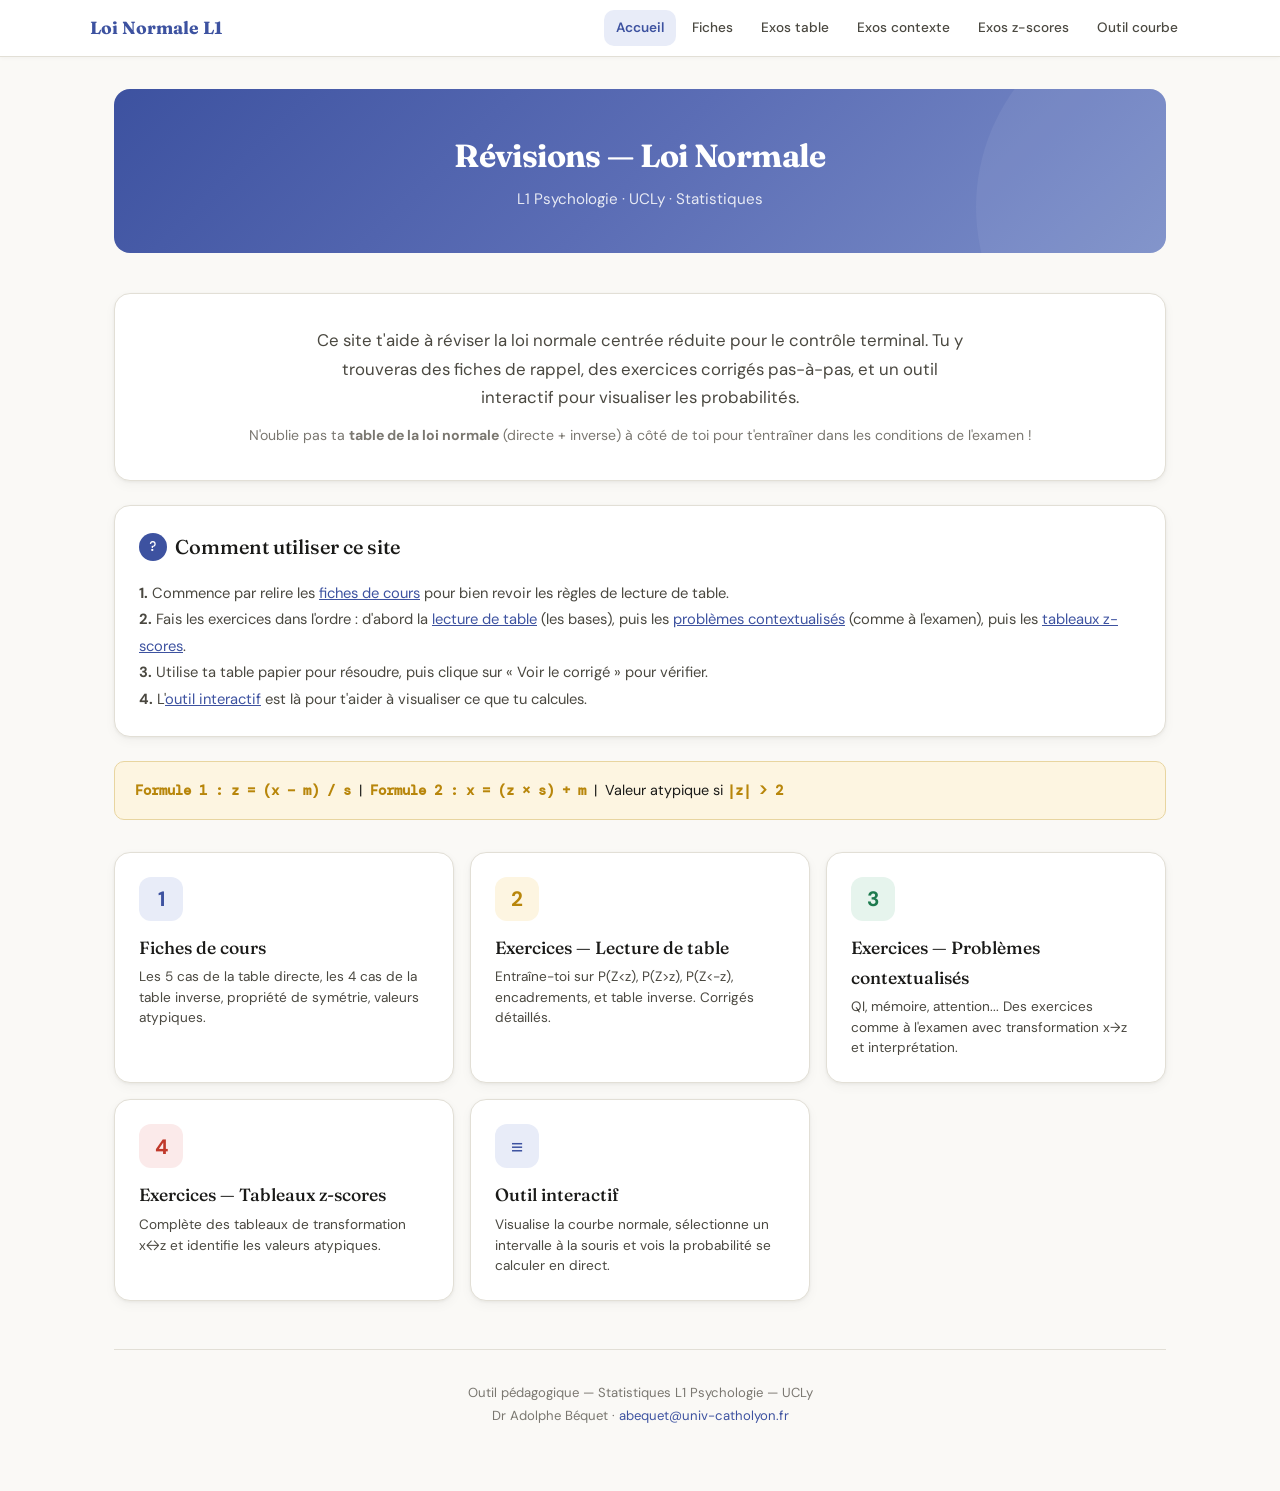
==== index.html @ 451a89ed "Add files via upload" ====
<!DOCTYPE html>
<html lang="fr">
<head>
<meta charset="UTF-8">
<meta name="viewport" content="width=device-width, initial-scale=1.0">
<title>Révisions Loi Normale — L1 Psychologie</title>
<style>
/* ═══════════════════════════════════════
   Loi Normale — Site de révisions L1 Psycho
   Shared stylesheet
   ═══════════════════════════════════════ */

@import url('https://fonts.googleapis.com/css2?family=DM+Sans:ital,wght@0,400;0,500;0,600;0,700&family=DM+Mono:wght@400;500&family=Fraunces:ital,opsz,wght@0,9..144,300;0,9..144,500;0,9..144,700;1,9..144,400&display=swap');

:root {
  --bg: #FAF9F6;
  --bg-card: #FFFFFF;
  --bg-accent: #F0EDE6;
  --bg-input: #F7F5F0;
  --text: #1A1A18;
  --text-muted: #4A4840;
  --text-hint: #7A7770;
  --accent: #3D52A0;
  --accent-hover: #2F4390;
  --accent-light: #E8ECF8;
  --accent-mid: #7B8EC8;
  --teal: #1D7A4E;
  --teal-light: #E6F4ED;
  --danger: #C0392B;
  --danger-light: #FBEAEA;
  --warning: #B8860B;
  --warning-light: #FDF5E1;
  --border: #E2DFD6;
  --border-strong: #C9C5B8;
  --shadow: 0 1px 3px rgba(26,26,24,0.06), 0 4px 12px rgba(26,26,24,0.04);
  --shadow-lg: 0 4px 16px rgba(26,26,24,0.08), 0 12px 40px rgba(26,26,24,0.06);
  --radius: 10px;
  --radius-lg: 16px;
  --font-body: 'DM Sans', sans-serif;
  --font-heading: 'Fraunces', serif;
  --font-mono: 'DM Mono', monospace;
}

* { box-sizing: border-box; margin: 0; padding: 0; }

body {
  font-family: var(--font-body);
  background: var(--bg);
  color: var(--text);
  line-height: 1.7;
  min-height: 100vh;
  font-size: 16px;
}

/* ── Layout ── */
.container { max-width: 1100px; margin: 0 auto; padding: 2rem 1.5rem 4rem; }

/* ── Navigation ── */
.site-nav {
  background: white;
  border-bottom: 1px solid var(--border);
  padding: 0 1.5rem;
  position: sticky;
  top: 0;
  z-index: 100;
  box-shadow: 0 1px 4px rgba(0,0,0,0.04);
}
.site-nav .nav-inner {
  max-width: 1100px;
  margin: 0 auto;
  display: flex;
  align-items: center;
  gap: 1rem;
  min-height: 56px;
  flex-wrap: wrap;
}
.site-nav .nav-brand {
  font-family: var(--font-heading);
  font-weight: 700;
  font-size: 1.1rem;
  color: var(--accent);
  text-decoration: none;
  white-space: nowrap;
  margin-right: auto;
}
.site-nav .nav-links {
  display: flex;
  gap: 0.25rem;
  flex-wrap: wrap;
  list-style: none;
}
.site-nav .nav-links a {
  display: block;
  padding: 0.4rem 0.75rem;
  font-size: 0.85rem;
  font-weight: 500;
  color: var(--text-muted);
  text-decoration: none;
  border-radius: var(--radius);
  transition: all 0.2s;
  white-space: nowrap;
}
.site-nav .nav-links a:hover { background: var(--bg-accent); color: var(--text); }
.site-nav .nav-links a.active { background: var(--accent-light); color: var(--accent); font-weight: 600; }

/* ── Page header ── */
.page-header {
  text-align: center;
  margin-bottom: 2.5rem;
  padding: 2.5rem 2rem;
  background: linear-gradient(135deg, #3D52A0 0%, #5B6DB5 50%, #7B8EC8 100%);
  border-radius: var(--radius-lg);
  color: white;
  position: relative;
  overflow: hidden;
}
.page-header::before {
  content: '';
  position: absolute;
  top: -50%; right: -20%;
  width: 400px; height: 400px;
  border-radius: 50%;
  background: rgba(255,255,255,0.06);
}
.page-header h1 {
  font-family: var(--font-heading);
  font-weight: 700;
  font-size: 2rem;
  letter-spacing: -0.02em;
  margin-bottom: 0.25rem;
  position: relative;
}
.page-header p { font-size: 0.95rem; opacity: 0.85; position: relative; }
.page-header .breadcrumb {
  font-size: 0.82rem;
  opacity: 0.7;
  margin-bottom: 0.5rem;
  position: relative;
}
.page-header .breadcrumb a { color: white; text-decoration: underline; }

/* ── Section titles ── */
.section-title {
  font-family: var(--font-heading);
  font-weight: 500;
  font-size: 1.25rem;
  margin-bottom: 1rem;
  display: flex;
  align-items: center;
  gap: 0.5rem;
}
.section-title .num {
  display: inline-flex;
  align-items: center;
  justify-content: center;
  width: 28px; height: 28px;
  border-radius: 50%;
  background: var(--accent);
  color: white;
  font-family: var(--font-mono);
  font-size: 0.8rem;
  font-weight: 500;
  flex-shrink: 0;
}

/* ── Cards ── */
.card {
  background: var(--bg-card);
  border: 1px solid var(--border);
  border-radius: var(--radius-lg);
  padding: 1.5rem;
  margin-bottom: 1.5rem;
  box-shadow: var(--shadow);
}
.card.card-accent { border-left: 4px solid var(--accent); }
.card.card-success { border-left: 4px solid var(--teal); }
.card.card-warning { border-left: 4px solid var(--warning); }

/* ── Formulas ── */
.formula-card {
  background: var(--warning-light);
  border: 1px solid #E8D5A0;
  border-radius: var(--radius);
  padding: 1rem 1.25rem;
  margin-bottom: 1.5rem;
  font-size: 0.9rem;
}
.formula-card strong {
  color: var(--warning);
  font-family: var(--font-mono);
}

.formula-box {
  background: var(--bg-accent);
  border: 1px solid var(--border);
  border-radius: var(--radius);
  padding: 1rem 1.25rem;
  font-family: var(--font-mono);
  font-size: 0.9rem;
  line-height: 1.8;
  margin: 0.75rem 0;
}

/* ── Buttons ── */
.btn {
  display: inline-flex;
  align-items: center;
  gap: 0.4rem;
  padding: 0.6rem 1.2rem;
  border: none;
  border-radius: var(--radius);
  font-family: var(--font-body);
  font-size: 0.9rem;
  font-weight: 600;
  cursor: pointer;
  transition: all 0.2s;
}
.btn-primary { background: var(--accent); color: white; }
.btn-primary:hover { background: var(--accent-hover); transform: translateY(-1px); }
.btn-primary:active { transform: translateY(0); }
.btn-secondary { background: var(--bg-accent); color: var(--text); border: 1px solid var(--border); }
.btn-secondary:hover { background: var(--border); }
.btn-success { background: var(--teal); color: white; }
.btn-success:hover { background: #166B41; }
.btn-row { display: flex; gap: 0.75rem; margin-top: 1rem; flex-wrap: wrap; }

/* ── Form elements ── */
.param-group label {
  display: block;
  font-size: 0.8rem;
  font-weight: 600;
  color: var(--text-muted);
  text-transform: uppercase;
  letter-spacing: 0.05em;
  margin-bottom: 0.35rem;
}
.param-group input, .param-group select {
  width: 100%;
  padding: 0.6rem 0.8rem;
  border: 1px solid var(--border);
  border-radius: var(--radius);
  font-family: var(--font-mono);
  font-size: 1rem;
  background: var(--bg-input);
  color: var(--text);
  transition: border-color 0.2s, box-shadow 0.2s;
}
.param-group input:focus, .param-group select:focus {
  outline: none;
  border-color: var(--accent);
  box-shadow: 0 0 0 3px var(--accent-light);
}

/* ── Tables ── */
table { width: 100%; border-collapse: collapse; font-size: 0.9rem; }
thead th {
  background: var(--bg-accent);
  padding: 0.7rem 1rem;
  text-align: left;
  font-weight: 600;
  font-size: 0.8rem;
  text-transform: uppercase;
  letter-spacing: 0.04em;
  color: var(--text-muted);
  border-bottom: 2px solid var(--border);
  white-space: nowrap;
}
tbody td {
  padding: 0.65rem 1rem;
  border-bottom: 1px solid var(--border);
  font-family: var(--font-mono);
  font-size: 0.88rem;
}
tbody tr:hover { background: var(--bg-accent); }

/* ── Badges ── */
.badge {
  display: inline-block;
  padding: 0.15rem 0.6rem;
  border-radius: 99px;
  font-size: 0.75rem;
  font-weight: 600;
  font-family: var(--font-body);
}
.badge-ok { background: var(--teal-light); color: var(--teal); }
.badge-extreme { background: var(--danger-light); color: var(--danger); }
.badge-info { background: var(--accent-light); color: var(--accent); }

/* ── Exercise components ── */
.exercise-block {
  background: var(--bg-card);
  border: 1px solid var(--border);
  border-radius: var(--radius-lg);
  padding: 1.5rem;
  margin-bottom: 2rem;
  box-shadow: var(--shadow);
}
.exercise-block .exercise-header {
  display: flex;
  align-items: center;
  gap: 0.75rem;
  margin-bottom: 1rem;
  padding-bottom: 0.75rem;
  border-bottom: 1px solid var(--border);
}
.exercise-block .exercise-num {
  display: inline-flex;
  align-items: center;
  justify-content: center;
  width: 36px; height: 36px;
  border-radius: 50%;
  background: var(--accent);
  color: white;
  font-family: var(--font-mono);
  font-size: 0.9rem;
  font-weight: 600;
  flex-shrink: 0;
}
.exercise-block .exercise-label {
  font-family: var(--font-heading);
  font-weight: 500;
  font-size: 1.1rem;
}
.exercise-block .exercise-difficulty {
  margin-left: auto;
}
.exercise-block .exercise-context {
  background: var(--bg-accent);
  border-radius: var(--radius);
  padding: 1rem 1.25rem;
  margin-bottom: 1rem;
  font-size: 0.92rem;
  line-height: 1.7;
}
.exercise-block .question-block {
  margin: 1rem 0;
  padding: 0.75rem 0;
}
.exercise-block .question-text {
  font-weight: 600;
  color: var(--accent);
  margin-bottom: 0.5rem;
}
.exercise-block .answer-input {
  display: flex;
  gap: 0.5rem;
  align-items: center;
  margin: 0.5rem 0;
}
.exercise-block .answer-input input {
  padding: 0.5rem 0.75rem;
  border: 1px solid var(--border);
  border-radius: var(--radius);
  font-family: var(--font-mono);
  font-size: 0.95rem;
  background: var(--bg-input);
  flex: 1;
  max-width: 300px;
}
.exercise-block .answer-input input:focus {
  outline: none;
  border-color: var(--accent);
  box-shadow: 0 0 0 3px var(--accent-light);
}

/* ── Correction / solution reveal ── */
.solution {
  display: none;
  margin-top: 0.75rem;
  padding: 1rem 1.25rem;
  background: var(--teal-light);
  border: 1px solid #B8E0CC;
  border-radius: var(--radius);
  animation: slideDown 0.3s ease;
}
.solution.visible { display: block; }
.solution .step {
  font-family: var(--font-mono);
  font-size: 0.88rem;
  margin: 0.3rem 0;
  padding: 0.2rem 0;
  color: var(--text);
}
.solution .step-label {
  font-family: var(--font-body);
  font-weight: 600;
  font-size: 0.78rem;
  text-transform: uppercase;
  letter-spacing: 0.04em;
  color: var(--teal);
  margin-top: 0.5rem;
  margin-bottom: 0.15rem;
}
.solution .result {
  font-size: 1.2rem;
  font-weight: 700;
  color: var(--teal);
  font-family: var(--font-mono);
  margin-top: 0.5rem;
}
.solution .explanation {
  font-family: var(--font-body);
  font-size: 0.88rem;
  color: var(--text-muted);
  margin-top: 0.25rem;
  font-style: italic;
}

@keyframes slideDown {
  from { opacity: 0; transform: translateY(-8px); }
  to { opacity: 1; transform: translateY(0); }
}

/* ── Feedback ── */
.feedback-correct {
  color: var(--teal);
  font-weight: 600;
  font-size: 0.88rem;
}
.feedback-incorrect {
  color: var(--danger);
  font-weight: 600;
  font-size: 0.88rem;
}

/* ── Grid layouts ── */
.grid-2 { display: grid; grid-template-columns: 1fr 1fr; gap: 1rem; }
.grid-3 { display: grid; grid-template-columns: repeat(3, 1fr); gap: 1rem; }

@media (max-width: 768px) {
  .grid-2, .grid-3 { grid-template-columns: 1fr; }
  .page-header h1 { font-size: 1.5rem; }
  .site-nav .nav-links { gap: 0; }
  .site-nav .nav-links a { padding: 0.3rem 0.5rem; font-size: 0.78rem; }
}

/* ── Home page cards ── */
.nav-card {
  background: var(--bg-card);
  border: 1px solid var(--border);
  border-radius: var(--radius-lg);
  padding: 1.5rem;
  text-decoration: none;
  color: var(--text);
  transition: all 0.25s;
  display: block;
  box-shadow: var(--shadow);
}
.nav-card:hover {
  transform: translateY(-3px);
  box-shadow: var(--shadow-lg);
  border-color: var(--accent-mid);
}
.nav-card .card-icon {
  width: 44px; height: 44px;
  border-radius: 12px;
  display: flex;
  align-items: center;
  justify-content: center;
  font-size: 1.3rem;
  margin-bottom: 0.75rem;
  font-weight: 700;
}
.nav-card h3 {
  font-family: var(--font-heading);
  font-weight: 500;
  font-size: 1.1rem;
  margin-bottom: 0.3rem;
}
.nav-card p {
  font-size: 0.85rem;
  color: var(--text-muted);
  line-height: 1.5;
}

/* ── Mini curve (canvas) ── */
.mini-curve {
  position: relative;
  width: 100%;
  border-radius: var(--radius);
  overflow: hidden;
}
.mini-curve canvas { display: block; width: 100%; }

/* ── Reveal btn ── */
.btn-reveal {
  background: none;
  border: 1px dashed var(--border-strong);
  color: var(--text-muted);
  padding: 0.5rem 1rem;
  border-radius: var(--radius);
  font-family: var(--font-body);
  font-size: 0.85rem;
  font-weight: 500;
  cursor: pointer;
  transition: all 0.2s;
}
.btn-reveal:hover { border-color: var(--accent); color: var(--accent); background: var(--accent-light); }

/* ── Progress indicator ── */
.progress-bar {
  width: 100%;
  height: 6px;
  background: var(--bg-accent);
  border-radius: 3px;
  margin: 1rem 0;
  overflow: hidden;
}
.progress-bar .progress-fill {
  height: 100%;
  background: var(--accent);
  border-radius: 3px;
  transition: width 0.4s ease;
}

/* ── Score tracker ── */
.score-tracker {
  position: sticky;
  top: 60px;
  z-index: 50;
  background: var(--bg-card);
  border: 1px solid var(--border);
  border-radius: var(--radius);
  padding: 0.5rem 1rem;
  margin-bottom: 1.5rem;
  display: flex;
  align-items: center;
  gap: 1rem;
  box-shadow: var(--shadow);
  flex-wrap: wrap;
}
.score-tracker .score-label {
  font-size: 0.82rem;
  font-weight: 600;
  color: var(--text-muted);
  text-transform: uppercase;
  letter-spacing: 0.04em;
}
.score-tracker .score-value {
  font-family: var(--font-mono);
  font-size: 1.1rem;
  font-weight: 700;
  color: var(--accent);
}
.score-tracker .score-bar {
  flex: 1;
  min-width: 100px;
  height: 8px;
  background: var(--bg-accent);
  border-radius: 4px;
  overflow: hidden;
}
.score-tracker .score-bar-fill {
  height: 100%;
  background: linear-gradient(90deg, var(--accent), var(--teal));
  border-radius: 4px;
  transition: width 0.4s ease;
}

/* ── Footer ── */
footer {
  text-align: center;
  margin-top: 3rem;
  padding-top: 2rem;
  border-top: 1px solid var(--border);
  font-size: 0.82rem;
  color: var(--text-hint);
}
footer a { color: var(--accent); text-decoration: none; }
footer a:hover { text-decoration: underline; }

/* ── Tooltip style for rules ── */
.rule-tag {
  display: inline-block;
  padding: 0.1rem 0.5rem;
  background: var(--accent-light);
  color: var(--accent);
  border-radius: 4px;
  font-size: 0.75rem;
  font-weight: 600;
  font-family: var(--font-mono);
  margin-left: 0.25rem;
}

/* ── Table input for z-score exercises ── */
.z-table-input {
  width: 80px;
  padding: 0.35rem 0.5rem;
  border: 1px solid var(--border);
  border-radius: 6px;
  font-family: var(--font-mono);
  font-size: 0.88rem;
  text-align: center;
  background: var(--bg-input);
}
.z-table-input:focus {
  outline: none;
  border-color: var(--accent);
  box-shadow: 0 0 0 3px var(--accent-light);
}
.z-table-input.correct { border-color: var(--teal); background: var(--teal-light); }
.z-table-input.incorrect { border-color: var(--danger); background: var(--danger-light); }

</style>
</head>
<body>
<script>
/* ═══════════════════════════════════════
   Shared JS — Normal distribution math & UI utils
   ═══════════════════════════════════════ */

// ── Normal distribution functions ──
function normalPDF(z) {
  return Math.exp(-0.5 * z * z) / Math.sqrt(2 * Math.PI);
}

function normalCDF(z) {
  const a1=0.254829592, a2=-0.284496736, a3=1.421413741, a4=-1.453152027, a5=1.061405429, p=0.3275911;
  const s = z < 0 ? -1 : 1;
  const x = Math.abs(z) / Math.sqrt(2);
  const t = 1 / (1 + p * x);
  const y = 1 - (((((a5*t + a4)*t) + a3)*t + a2)*t + a1)*t * Math.exp(-x*x);
  return 0.5 * (1 + s * y);
}

function normalInvCDF(p) {
  if (p <= 0) return -Infinity;
  if (p >= 1) return Infinity;
  if (p < 0.5) return -normalInvCDF(1 - p);
  const a = [-3.969683028665376e+01, 2.209460984245205e+02, -2.759285104469687e+02,
             1.383577518672690e+02, -3.066479806614716e+01, 2.506628277459239e+00];
  const b = [-5.447609879822406e+01, 1.615858368580409e+02, -1.556989798598866e+02,
             6.680131188771972e+01, -1.328068155288572e+01];
  const c = [-7.784894002430293e-03, -3.223964580411365e-01, -2.400758277161838e+00,
             -2.549732539343734e+00, 4.374664141464968e+00, 2.938163982698783e+00];
  const d = [7.784695709041462e-03, 3.224671290700398e-01, 2.445134137142996e+00, 3.754408661907416e+00];
  const pL = 0.02425, pH = 1 - pL;
  let q, r;
  if (p < pL) {
    q = Math.sqrt(-2 * Math.log(p));
    return (((((c[0]*q+c[1])*q+c[2])*q+c[3])*q+c[4])*q+c[5]) / ((((d[0]*q+d[1])*q+d[2])*q+d[3])*q+1);
  } else if (p <= pH) {
    q = p - 0.5; r = q * q;
    return (((((a[0]*r+a[1])*r+a[2])*r+a[3])*r+a[4])*r+a[5])*q / (((((b[0]*r+b[1])*r+b[2])*r+b[3])*r+b[4])*r+1);
  } else {
    q = Math.sqrt(-2 * Math.log(1 - p));
    return -(((((c[0]*q+c[1])*q+c[2])*q+c[3])*q+c[4])*q+c[5]) / ((((d[0]*q+d[1])*q+d[2])*q+d[3])*q+1);
  }
}

// ── Round to n decimals ──
function R(val, n = 4) {
  return Math.round(val * Math.pow(10, n)) / Math.pow(10, n);
}
function R2(val) { return R(val, 2); }

// ── Navigation component ──
function renderNav(activePage) {
  const pages = [
    { id: 'index', label: 'Accueil', href: 'index.html' },
    { id: 'cours', label: 'Fiches', href: 'cours.html' },
    { id: 'exercices-table', label: 'Exos table', href: 'exercices-table.html' },
    { id: 'exercices-contexte', label: 'Exos contexte', href: 'exercices-contexte.html' },
    { id: 'exercices-zscore', label: 'Exos z-scores', href: 'exercices-zscore.html' },
    { id: 'outil', label: 'Outil courbe', href: 'outil.html' },
  ];

  const nav = document.createElement('nav');
  nav.className = 'site-nav';
  nav.innerHTML = `
    <div class="nav-inner">
      <a href="index.html" class="nav-brand">Loi Normale L1</a>
      <ul class="nav-links">
        ${pages.map(p => `<li><a href="${p.href}" class="${p.id === activePage ? 'active' : ''}">${p.label}</a></li>`).join('')}
      </ul>
    </div>
  `;
  document.body.prepend(nav);
}

// ── Solution toggle ──
function toggleSolution(btn, solutionId) {
  const sol = document.getElementById(solutionId);
  if (sol.classList.contains('visible')) {
    sol.classList.remove('visible');
    btn.textContent = 'Voir le corrigé';
  } else {
    sol.classList.add('visible');
    btn.textContent = 'Masquer le corrigé';
  }
}

// ── Mini curve drawing ──
function drawMiniCurve(canvasId, options = {}) {
  const canvas = document.getElementById(canvasId);
  if (!canvas) return;
  const rect = canvas.parentElement.getBoundingClientRect();
  const dpr = window.devicePixelRatio || 1;
  const w = rect.width;
  const h = options.height || 180;
  canvas.width = w * dpr;
  canvas.height = h * dpr;
  canvas.style.width = w + 'px';
  canvas.style.height = h + 'px';
  const ctx = canvas.getContext('2d');
  ctx.setTransform(dpr, 0, 0, dpr, 0, 0);

  const mu = options.mu || 0;
  const sigma = options.sigma || 1;
  const zRange = 4;
  const pad = { top: 20, right: 20, bottom: 40, left: 20 };
  const xMin = mu - zRange * sigma;
  const xMax = mu + zRange * sigma;
  const yMax = normalPDF(0) * 1.15;
  const plotBottom = h - pad.bottom;

  function xToPx(xVal) { return pad.left + ((xVal - xMin) / (xMax - xMin)) * (w - pad.left - pad.right); }
  function yToPx(yVal) { return pad.top + (1 - yVal / yMax) * (h - pad.top - pad.bottom); }

  ctx.clearRect(0, 0, w, h);

  // Fill area if specified
  if (options.fillFrom !== undefined && options.fillTo !== undefined) {
    const lo = Math.max(options.fillFrom, xMin);
    const hi = Math.min(options.fillTo, xMax);
    ctx.save();
    ctx.beginPath();
    const steps = 150;
    for (let i = 0; i <= steps; i++) {
      const xv = lo + (hi - lo) * i / steps;
      const z = (xv - mu) / sigma;
      if (i === 0) ctx.moveTo(xToPx(xv), plotBottom);
      ctx.lineTo(xToPx(xv), yToPx(normalPDF(z)));
    }
    ctx.lineTo(xToPx(hi), plotBottom);
    ctx.closePath();
    ctx.fillStyle = options.fillColor || 'rgba(61, 82, 160, 0.18)';
    ctx.fill();
    ctx.restore();
  }

  // Curve
  ctx.save();
  ctx.beginPath();
  for (let i = 0; i <= 300; i++) {
    const xv = xMin + (xMax - xMin) * i / 300;
    const z = (xv - mu) / sigma;
    const px = xToPx(xv), py = yToPx(normalPDF(z));
    if (i === 0) ctx.moveTo(px, py); else ctx.lineTo(px, py);
  }
  ctx.strokeStyle = '#3D52A0';
  ctx.lineWidth = 2.5;
  ctx.stroke();
  ctx.restore();

  // Axis
  ctx.save();
  ctx.beginPath();
  ctx.moveTo(pad.left, plotBottom);
  ctx.lineTo(w - pad.right, plotBottom);
  ctx.strokeStyle = '#1A1A18';
  ctx.lineWidth = 1;
  ctx.stroke();

  // Ticks
  ctx.font = "500 11px 'DM Mono', monospace";
  ctx.textAlign = 'center';
  ctx.fillStyle = '#3D52A0';
  for (let z = -zRange; z <= zRange; z++) {
    const xv = mu + z * sigma;
    const px = xToPx(xv);
    ctx.beginPath(); ctx.moveTo(px, plotBottom); ctx.lineTo(px, plotBottom + 5);
    ctx.strokeStyle = '#6B6960'; ctx.lineWidth = 1; ctx.stroke();
    if (options.showX) {
      const label = Number.isInteger(xv) ? xv.toString() : xv.toFixed(1);
      ctx.fillStyle = '#1A1A18';
      ctx.fillText(label, px, plotBottom + 18);
      ctx.fillStyle = '#3D52A0';
      ctx.fillText(`z=${z}`, px, plotBottom + 30);
    } else {
      ctx.fillText(`${z}`, px, plotBottom + 18);
    }
  }
  ctx.restore();

  // Probability label if specified
  if (options.probLabel) {
    const midX = ((options.fillFrom || 0) + (options.fillTo || 0)) / 2;
    const px = xToPx(midX);
    const py = yToPx(normalPDF((midX - mu) / sigma)) - 10;
    ctx.save();
    ctx.font = "600 13px 'DM Mono', monospace";
    ctx.textAlign = 'center';
    ctx.fillStyle = '#3D52A0';
    ctx.fillText(options.probLabel, px, Math.max(py, pad.top + 15));
    ctx.restore();
  }
}

// ── Check numeric answer ──
function checkAnswer(inputId, expected, tolerance) {
  const input = document.getElementById(inputId);
  const val = parseFloat(input.value.replace(',', '.'));
  const tol = tolerance || 0.02;
  if (isNaN(val)) return null;
  return Math.abs(val - expected) <= tol;
}

// ── Score tracker ──
const ScoreTracker = {
  total: 0,
  correct: 0,
  answered: new Set(),

  init(totalQuestions) {
    this.total = totalQuestions;
    this.correct = 0;
    this.answered = new Set();
  },

  record(questionId, isCorrect) {
    if (this.answered.has(questionId)) return;
    this.answered.add(questionId);
    if (isCorrect) this.correct++;
    this.update();
  },

  update() {
    const valEl = document.getElementById('score-value');
    const barEl = document.getElementById('score-bar-fill');
    if (valEl) valEl.textContent = `${this.correct} / ${this.total}`;
    if (barEl) barEl.style.width = `${(this.answered.size / this.total) * 100}%`;
  },

  renderWidget() {
    return `<div class="score-tracker">
      <span class="score-label">Score</span>
      <span class="score-value" id="score-value">0 / ${this.total}</span>
      <div class="score-bar"><div class="score-bar-fill" id="score-bar-fill" style="width:0%"></div></div>
      <span style="font-size:0.78rem;color:var(--text-hint);">${this.total} questions</span>
    </div>`;
  }
};

// ── Validate answer with visual feedback + score ──
function validateAnswer(inputId, expected, questionId, tolerance) {
  const input = document.getElementById(inputId);
  const val = parseFloat(input.value.replace(',', '.'));
  const tol = tolerance || 0.025;
  if (isNaN(val)) { input.style.borderColor = 'var(--warning)'; return; }
  const correct = Math.abs(val - expected) <= tol;
  input.classList.remove('correct', 'incorrect');
  input.classList.add(correct ? 'correct' : 'incorrect');
  input.style.borderColor = correct ? 'var(--teal)' : 'var(--danger)';
  ScoreTracker.record(questionId, correct);
  return correct;
}

</script>
<script>renderNav('index');</script>

<div class="container">

<div class="page-header">
  <h1>Révisions — Loi Normale</h1>
  <p>L1 Psychologie &middot; UCLy &middot; Statistiques</p>
</div>

<div class="card" style="text-align:center; padding: 2rem;">
  <p style="font-size: 1.05rem; max-width: 650px; margin: 0 auto; color: var(--text-muted);">
    Ce site t'aide à réviser la loi normale centrée réduite pour le contrôle terminal.
    Tu y trouveras des fiches de rappel, des exercices corrigés pas-à-pas, et un outil interactif pour visualiser les probabilités.
  </p>
  <p style="margin-top: 0.75rem; font-size: 0.88rem; color: var(--text-hint);">
    N'oublie pas ta <strong>table de la loi normale</strong> (directe + inverse) à côté de toi pour t'entraîner dans les conditions de l'examen !
  </p>
</div>

<div class="card" style="margin-top: 1rem;">
  <h2 class="section-title"><span class="num">?</span> Comment utiliser ce site</h2>
  <p style="color: var(--text-muted); font-size: 0.92rem; line-height: 1.8;">
    <strong>1.</strong> Commence par relire les <a href="cours.html" style="color: var(--accent);">fiches de cours</a> pour bien revoir les règles de lecture de table.<br>
    <strong>2.</strong> Fais les exercices dans l'ordre : d'abord la <a href="exercices-table.html" style="color: var(--accent);">lecture de table</a> (les bases), puis les <a href="exercices-contexte.html" style="color: var(--accent);">problèmes contextualisés</a> (comme à l'examen), puis les <a href="exercices-zscore.html" style="color: var(--accent);">tableaux z-scores</a>.<br>
    <strong>3.</strong> Utilise ta table papier pour résoudre, puis clique sur « Voir le corrigé » pour vérifier.<br>
    <strong>4.</strong> L'<a href="outil.html" style="color: var(--accent);">outil interactif</a> est là pour t'aider à visualiser ce que tu calcules.
  </p>
</div>

<div class="formula-card" style="margin-top: 1.5rem;">
  <strong>Formule 1 : z = (x − m) / s</strong> &nbsp;|&nbsp;
  <strong>Formule 2 : x = (z × s) + m</strong> &nbsp;|&nbsp;
  Valeur atypique si <strong>|z| &gt; 2</strong>
</div>

<div class="grid-3" style="margin-top: 2rem;">

  <a href="cours.html" class="nav-card">
    <div class="card-icon" style="background: var(--accent-light); color: var(--accent);">1</div>
    <h3>Fiches de cours</h3>
    <p>Les 5 cas de la table directe, les 4 cas de la table inverse, propriété de symétrie, valeurs atypiques.</p>
  </a>

  <a href="exercices-table.html" class="nav-card">
    <div class="card-icon" style="background: var(--warning-light); color: var(--warning);">2</div>
    <h3>Exercices — Lecture de table</h3>
    <p>Entraîne-toi sur P(Z&lt;z), P(Z&gt;z), P(Z&lt;-z), encadrements, et table inverse. Corrigés détaillés.</p>
  </a>

  <a href="exercices-contexte.html" class="nav-card">
    <div class="card-icon" style="background: var(--teal-light); color: var(--teal);">3</div>
    <h3>Exercices — Problèmes contextualisés</h3>
    <p>QI, mémoire, attention... Des exercices comme à l'examen avec transformation x→z et interprétation.</p>
  </a>

  <a href="exercices-zscore.html" class="nav-card">
    <div class="card-icon" style="background: var(--danger-light); color: var(--danger);">4</div>
    <h3>Exercices — Tableaux z-scores</h3>
    <p>Complète des tableaux de transformation x↔z et identifie les valeurs atypiques.</p>
  </a>

  <a href="outil.html" class="nav-card">
    <div class="card-icon" style="background: #E8ECF8; color: var(--accent);">&#x2261;</div>
    <h3>Outil interactif</h3>
    <p>Visualise la courbe normale, sélectionne un intervalle à la souris et vois la probabilité se calculer en direct.</p>
  </a>

</div>

<footer>
  Outil pédagogique — Statistiques L1 Psychologie — UCLy<br>
  Dr Adolphe Béquet · <a href="mailto:abequet@univ-catholyon.fr">abequet@univ-catholyon.fr</a>
</footer>

</div>
</body>
</html>
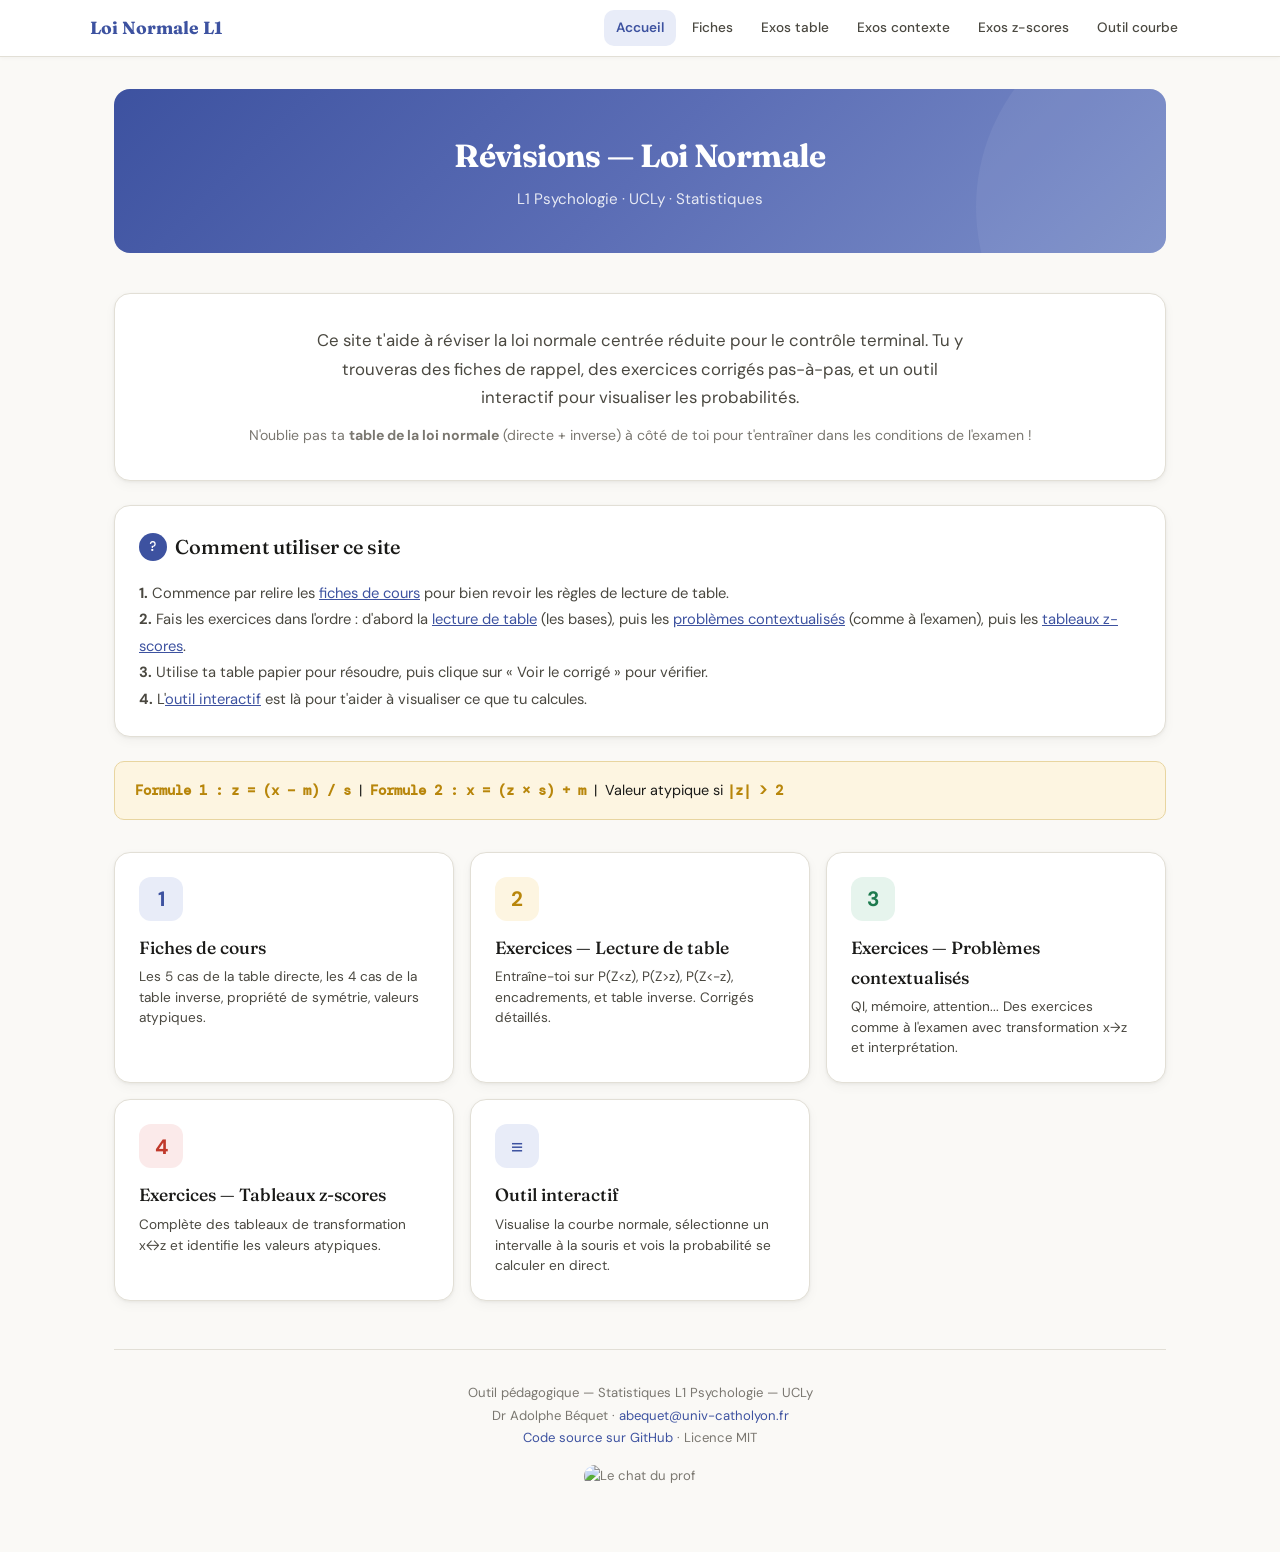
==== commit 25991f7f: "Update index.html" ====
--- a/index.html
+++ b/index.html
@@ -925,10 +925,11 @@
   </a>
 
 </div>
-
 <footer>
   Outil pédagogique — Statistiques L1 Psychologie — UCLy<br>
-  Dr Adolphe Béquet · <a href="mailto:abequet@univ-catholyon.fr">abequet@univ-catholyon.fr</a>
+  Dr Adolphe Béquet · <a href="mailto:abequet@univ-catholyon.fr">abequet@univ-catholyon.fr</a><br>
+  <a href="https://github.com/abequet/coursL1psyUCLY">Code source sur GitHub</a> · Licence MIT<br>
+  <img src="chat.jpg" alt="Le chat du prof" style="margin-top: 1rem; border-radius: 12px; max-width: 200px;">
 </footer>
 
 </div>
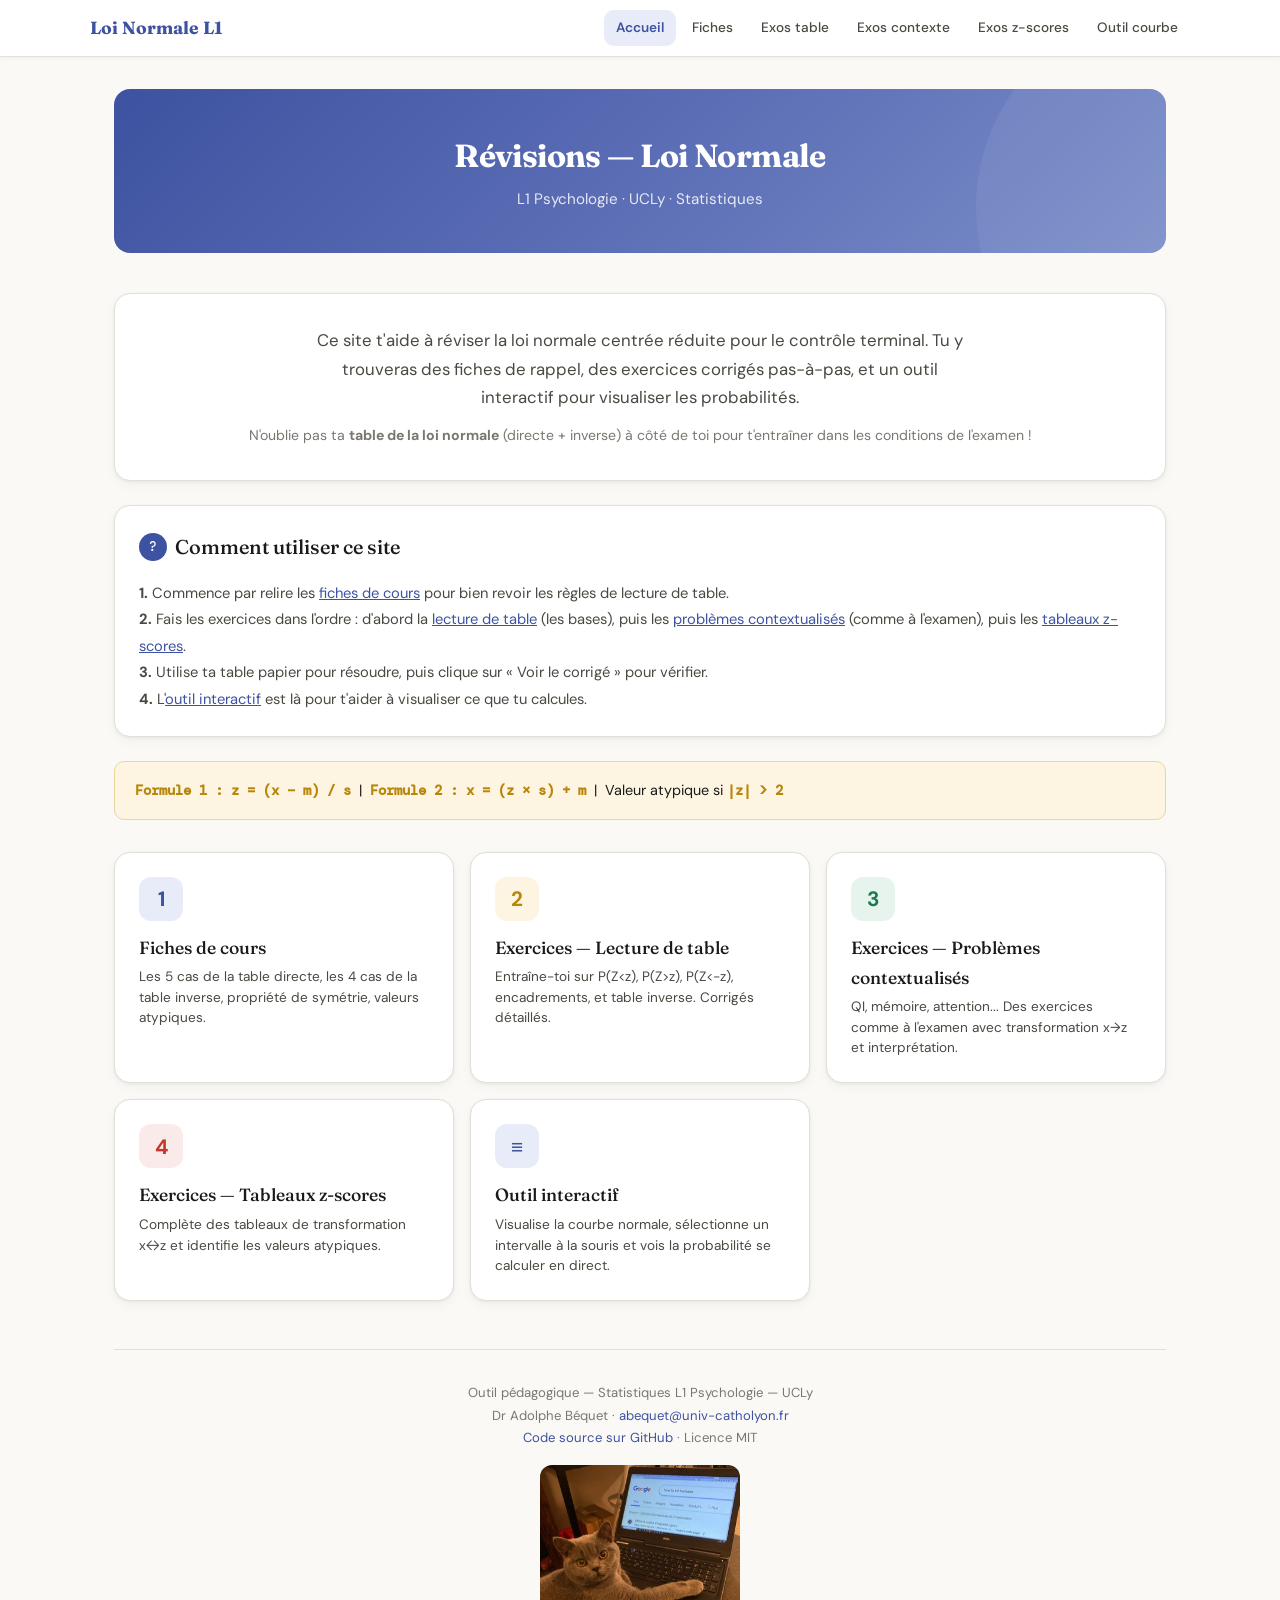
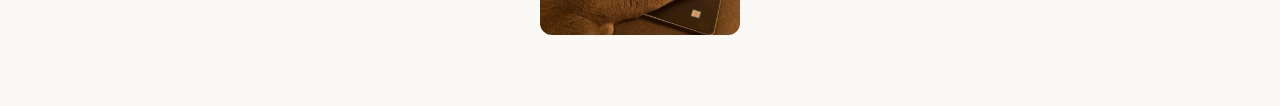
==== commit c8382c43: "Update index.html" ====
--- a/index.html
+++ b/index.html
@@ -2,6 +2,7 @@
 <html lang="fr">
 <head>
 <meta charset="UTF-8">
+<link rel="icon" href="favicon.png" type="image/png">
 <meta name="viewport" content="width=device-width, initial-scale=1.0">
 <title>Révisions Loi Normale — L1 Psychologie</title>
 <style>
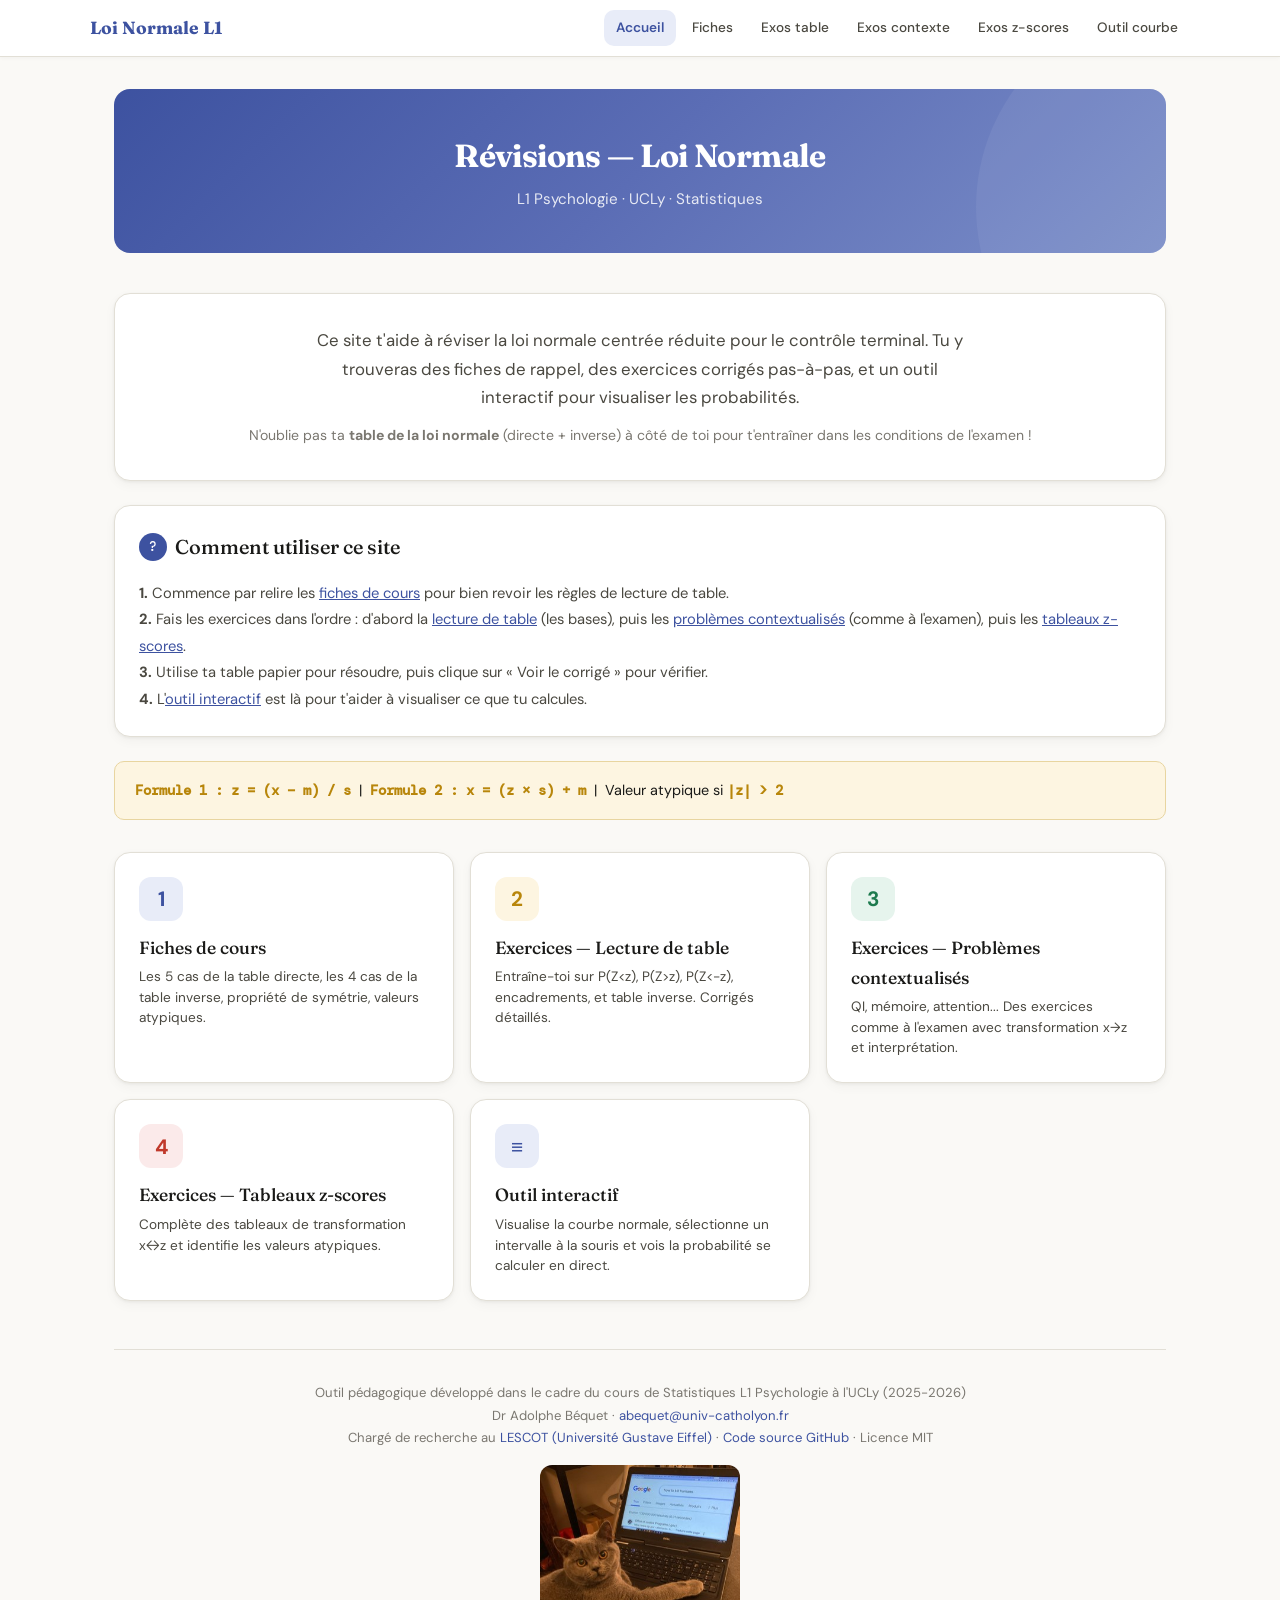
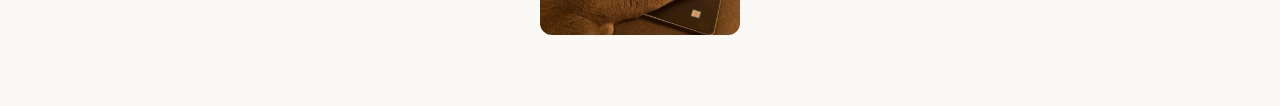
==== commit 3ee9e92a: "Update index.html" ====
--- a/index.html
+++ b/index.html
@@ -1,6 +1,13 @@
 <!DOCTYPE html>
 <html lang="fr">
 <head>
+<!-- Google Tag Manager -->
+<script>(function(w,d,s,l,i){w[l]=w[l]||[];w[l].push({'gtm.start':
+new Date().getTime(),event:'gtm.js'});var f=d.getElementsByTagName(s)[0],
+j=d.createElement(s),dl=l!='dataLayer'?'&l='+l:'';j.async=true;j.src=
+'https://www.googletagmanager.com/gtm.js?id='+i+dl;f.parentNode.insertBefore(j,f);
+})(window,document,'script','dataLayer','GTM-KNM9X4N2');</script>
+<!-- End Google Tag Manager -->
 <meta charset="UTF-8">
 <link rel="icon" href="favicon.png" type="image/png">
 <meta name="viewport" content="width=device-width, initial-scale=1.0">
@@ -45,6 +52,7 @@
 * { box-sizing: border-box; margin: 0; padding: 0; }
 
 body {
+   
   font-family: var(--font-body);
   background: var(--bg);
   color: var(--text);
@@ -605,6 +613,10 @@
 </style>
 </head>
 <body>
+<!-- Google Tag Manager (noscript) -->
+   <noscript><iframe src="https://www.googletagmanager.com/ns.html?id=GTM-KNM9X4N2"
+   height="0" width="0" style="display:none;visibility:hidden"></iframe></noscript>
+   <!-- End Google Tag Manager (noscript) -->
 <script>
 /* ═══════════════════════════════════════
    Shared JS — Normal distribution math & UI utils
@@ -927,9 +939,9 @@
 
 </div>
 <footer>
-  Outil pédagogique — Statistiques L1 Psychologie — UCLy<br>
+  Outil pédagogique développé dans le cadre du cours de Statistiques L1 Psychologie à l'UCLy (2025-2026)<br>
   Dr Adolphe Béquet · <a href="mailto:abequet@univ-catholyon.fr">abequet@univ-catholyon.fr</a><br>
-  <a href="https://github.com/abequet/coursL1psyUCLY">Code source sur GitHub</a> · Licence MIT<br>
+  Chargé de recherche au <a href="https://pagespro.univ-gustave-eiffel.fr/adolphe-bequet?lang=fr&no_cache=1">LESCOT (Université Gustave Eiffel)</a> · <a href="https://github.com/abequet/coursL1psyUCLY">Code source GitHub</a> · Licence MIT<br>
   <img src="chat.jpg" alt="Le chat du prof" style="margin-top: 1rem; border-radius: 12px; max-width: 200px;">
 </footer>
 
